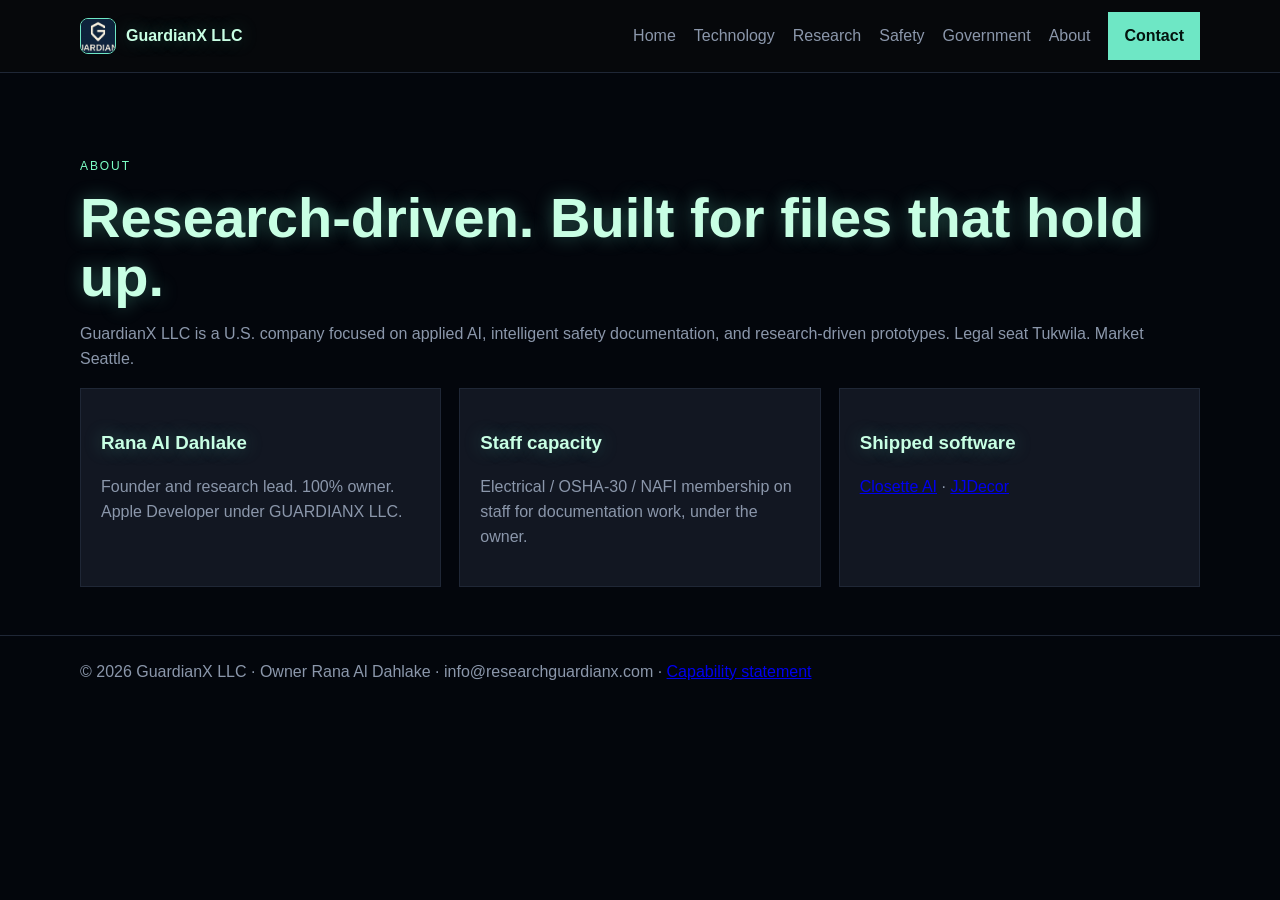
==== about.html @ d0f83c8e "Full site: technology, research, safety, government, about" ====
<!DOCTYPE html><html lang="en"><head>
<meta charset="UTF-8"/><meta name="viewport" content="width=device-width,initial-scale=1"/>
<title>About — GuardianX LLC</title>
<link rel="stylesheet" href="styles.css"/>
<style>img.mark{width:36px;height:36px;object-fit:cover;border-radius:8px}.lab-card img{width:100%;height:160px;object-fit:cover;border-radius:10px;margin-bottom:10px}</style>
</head><body>
<header class="site-header"><div class="wrap header-inner">
<a class="brand" href="index.html"><img class="mark" src="logo.jpg" alt=""><strong>GuardianX LLC</strong></a>
<nav>
<a href="index.html">Home</a>
<a href="technology.html">Technology</a>
<a href="research.html">Research</a>
<a href="safety.html">Safety</a>
<a href="government.html">Government</a>
<a href="about.html">About</a>
<a class="btn" href="mailto:info@researchguardianx.com">Contact</a>
</nav></div></header>
<main>
<section class="hero"><div class="wrap">
<p class="eyebrow">About</p>
<h1>Research-driven. Built for files that hold up.</h1>
<p class="lead">GuardianX LLC is a U.S. company focused on applied AI, intelligent safety documentation, and research-driven prototypes. Legal seat Tukwila. Market Seattle.</p>
<div class="grid-3">
<article class="card"><h3>Rana Al Dahlake</h3><p>Founder and research lead. 100% owner. Apple Developer under GUARDIANX LLC.</p></article>
<article class="card"><h3>Staff capacity</h3><p>Electrical / OSHA-30 / NAFI membership on staff for documentation work, under the owner.</p></article>
<article class="card"><h3>Shipped software</h3><p><a href="https://apps.apple.com/app/closette-ai/id6806716319">Closette AI</a> · <a href="https://apps.apple.com/app/jjdecor/id6806395612">JJDecor</a></p></article>
</div></div></section>
</main>
<footer><div class="wrap">© 2026 GuardianX LLC · Owner Rana Al Dahlake · info@researchguardianx.com · <a href="capability-statement.html">Capability statement</a></div></footer>
</body></html>
---- styles.css ----
:root{--bg:#03060c;--bg2:#0e1118;--card:#121722;--line:#1f2736;--text:#e8edf5;--muted:#8b97ab;--accent:#6ee7c5}
*{box-sizing:border-box}body{margin:0;font-family:"Avenir Next","Segoe UI",sans-serif;background:var(--bg);color:var(--text);line-height:1.55}
.wrap{width:min(1120px,calc(100% - 36px));margin:0 auto}
.site-header{position:sticky;top:0;background:rgba(7,8,12,.9);border-bottom:1px solid var(--line)}
.header-inner,nav{display:flex;align-items:center;gap:18px}.header-inner{justify-content:space-between;min-height:72px}
.brand{display:flex;gap:10px;align-items:center;color:var(--text);text-decoration:none}
.mark{width:34px;height:34px;display:grid;place-items:center;border:1px solid var(--accent);color:var(--accent)}
nav a{color:var(--muted);text-decoration:none}
.hero{padding:72px 0 48px}.hero-grid,.grid-3{display:grid;gap:18px}
.hero-grid{grid-template-columns:1.3fr .9fr}.grid-3{grid-template-columns:repeat(3,1fr)}
.eyebrow{color:var(--accent);letter-spacing:.14em;text-transform:uppercase;font-size:12px}
h1{font-size:clamp(32px,6vw,56px);line-height:1.06;margin:0 0 14px}
.lead,.fine,p{color:var(--muted)}
.btn{display:inline-block;background:var(--accent);color:#04140f;text-decoration:none;padding:12px 16px;font-weight:600}
.btn-ghost{background:transparent;color:var(--text);border:1px solid var(--line)}
.card{background:var(--card);border:1px solid var(--line);padding:20px}
section{padding:52px 0}.alt{background:var(--bg2)}
footer{border-top:1px solid var(--line);padding:24px 0;color:var(--muted)}
@media(max-width:800px){nav{display:none}.hero-grid,.grid-3{grid-template-columns:1fr}}

h1,h2,h3,.brand strong{color:#b8ffd9;text-shadow:0 0 18px rgba(110,231,197,.35)}
.eyebrow{color:#7dffc6}
@keyframes glowshift{0%,100%{text-shadow:0 0 12px rgba(110,231,197,.25)}50%{text-shadow:0 0 28px rgba(126,255,198,.55)}}
h1{animation:glowshift 4s ease-in-out infinite}

img.mark{width:36px;height:36px;object-fit:cover;border-radius:8px}
.lab-card img{width:100%;height:170px;object-fit:cover;border-radius:10px;margin-bottom:12px;border:1px solid rgba(126,255,198,.2)}
.fine{opacity:.7;font-size:.85rem}
h1,h2,h3,.brand strong{color:#c8ffe4;text-shadow:0 0 18px rgba(110,231,197,.35)}
.eyebrow{color:#7dffc6;letter-spacing:.16em}
body.space{background:#03060c}
body.space::before{
  content:"";position:fixed;inset:0;z-index:-2;pointer-events:none;
  background:
    radial-gradient(900px 500px at 12% 8%, rgba(110,231,197,.16), transparent 55%),
    radial-gradient(800px 520px at 88% 90%, rgba(34,158,186,.22), transparent 50%),
    radial-gradient(600px 400px at 50% 40%, rgba(255,255,255,.04), transparent 60%),
    #03060c;
  animation:galaxy-drift 28s ease-in-out infinite alternate;
}
body.space::after{
  content:"";position:fixed;inset:0;z-index:-1;pointer-events:none;
  background-image:radial-gradient(#fff 1px, transparent 1px);
  background-size:48px 48px;opacity:.18;animation:star-drift 60s linear infinite;
}
@keyframes galaxy-drift{from{transform:scale(1)}to{transform:scale(1.08) translate(-2%,1%)}}
@keyframes star-drift{from{background-position:0 0}to{background-position:80px 120px}}
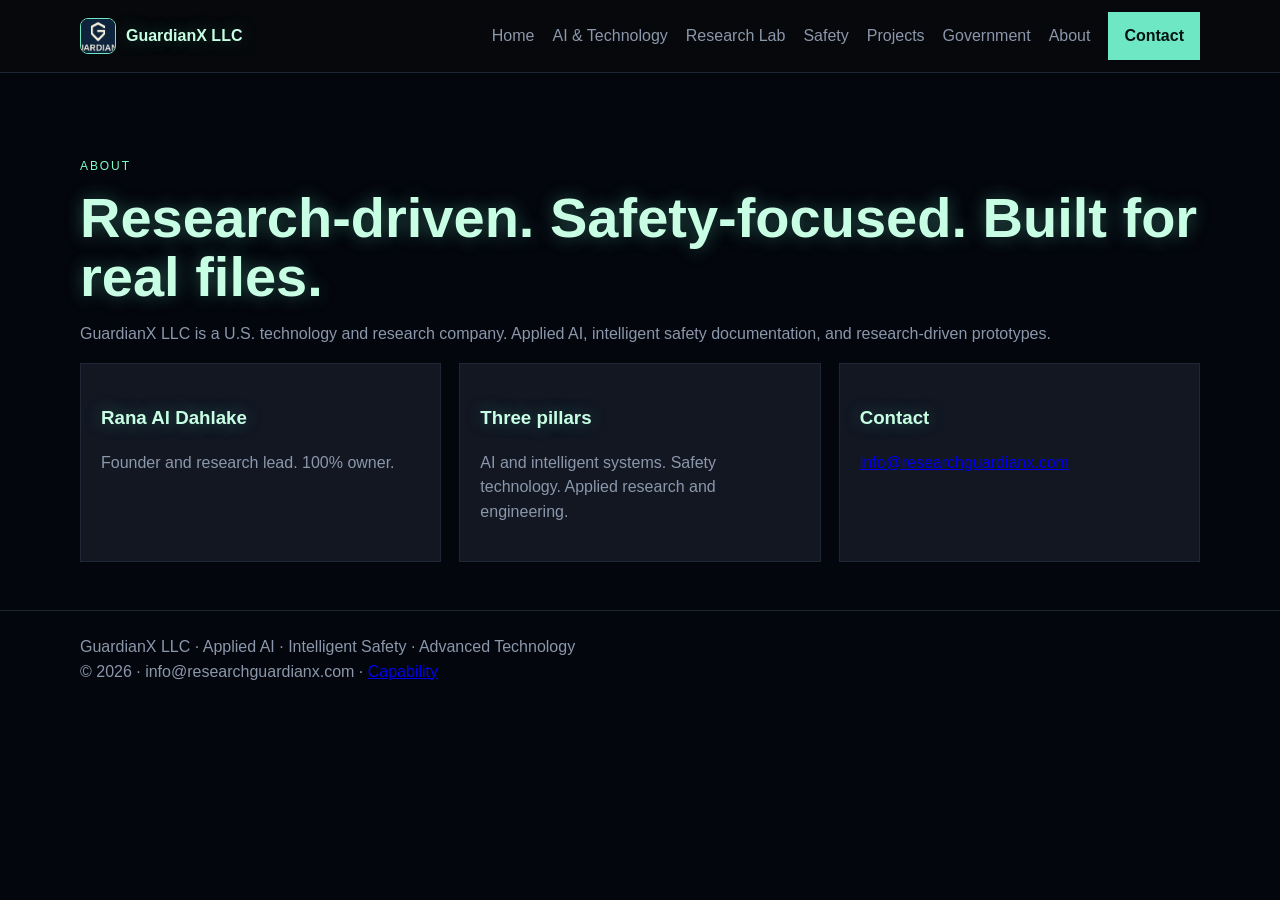
==== commit 98277135: "Add GuardianX GX favicon" ====
--- a/about.html
+++ b/about.html
@@ -1,30 +1,29 @@
 <!DOCTYPE html><html lang="en"><head>
+    <link rel="icon" type="image/png" href="favicon.png">
 <meta charset="UTF-8"/><meta name="viewport" content="width=device-width,initial-scale=1"/>
-<title>About — GuardianX LLC</title>
-<link rel="stylesheet" href="styles.css"/>
-<style>img.mark{width:36px;height:36px;object-fit:cover;border-radius:8px}.lab-card img{width:100%;height:160px;object-fit:cover;border-radius:10px;margin-bottom:10px}</style>
-</head><body>
-<header class="site-header"><div class="wrap header-inner">
+<title>About — GuardianX LLC</title><link rel="stylesheet" href="styles.css"/>
+<style>img.mark{width:36px;height:36px;object-fit:cover;border-radius:8px}
+.lab-card img{width:100%;height:160px;object-fit:cover;border-radius:10px;margin-bottom:10px}
+.status{font-size:.8rem;letter-spacing:.08em;text-transform:uppercase;color:#7dffc6}</style>
+</head><body><header class="site-header"><div class="wrap header-inner">
 <a class="brand" href="index.html"><img class="mark" src="logo.jpg" alt=""><strong>GuardianX LLC</strong></a>
 <nav>
 <a href="index.html">Home</a>
-<a href="technology.html">Technology</a>
-<a href="research.html">Research</a>
+<a href="technology.html">AI &amp; Technology</a>
+<a href="research.html">Research Lab</a>
 <a href="safety.html">Safety</a>
+<a href="projects.html">Projects</a>
 <a href="government.html">Government</a>
 <a href="about.html">About</a>
 <a class="btn" href="mailto:info@researchguardianx.com">Contact</a>
-</nav></div></header>
-<main>
+</nav></div></header><main>
 <section class="hero"><div class="wrap">
 <p class="eyebrow">About</p>
-<h1>Research-driven. Built for files that hold up.</h1>
-<p class="lead">GuardianX LLC is a U.S. company focused on applied AI, intelligent safety documentation, and research-driven prototypes. Legal seat Tukwila. Market Seattle.</p>
+<h1>Research-driven. Safety-focused. Built for real files.</h1>
+<p class="lead">GuardianX LLC is a U.S. technology and research company. Applied AI, intelligent safety documentation, and research-driven prototypes.</p>
 <div class="grid-3">
-<article class="card"><h3>Rana Al Dahlake</h3><p>Founder and research lead. 100% owner. Apple Developer under GUARDIANX LLC.</p></article>
-<article class="card"><h3>Staff capacity</h3><p>Electrical / OSHA-30 / NAFI membership on staff for documentation work, under the owner.</p></article>
-<article class="card"><h3>Shipped software</h3><p><a href="https://apps.apple.com/app/closette-ai/id6806716319">Closette AI</a> · <a href="https://apps.apple.com/app/jjdecor/id6806395612">JJDecor</a></p></article>
+<article class="card"><h3>Rana Al Dahlake</h3><p>Founder and research lead. 100% owner.</p></article>
+<article class="card"><h3>Three pillars</h3><p>AI and intelligent systems. Safety technology. Applied research and engineering.</p></article>
+<article class="card"><h3>Contact</h3><p><a href="mailto:info@researchguardianx.com">info@researchguardianx.com</a></p></article>
 </div></div></section>
-</main>
-<footer><div class="wrap">© 2026 GuardianX LLC · Owner Rana Al Dahlake · info@researchguardianx.com · <a href="capability-statement.html">Capability statement</a></div></footer>
-</body></html>+</main><footer><div class="wrap">GuardianX LLC · Applied AI · Intelligent Safety · Advanced Technology<br>© 2026 · info@researchguardianx.com · <a href="capability-statement.html">Capability</a></div></footer></body></html>
